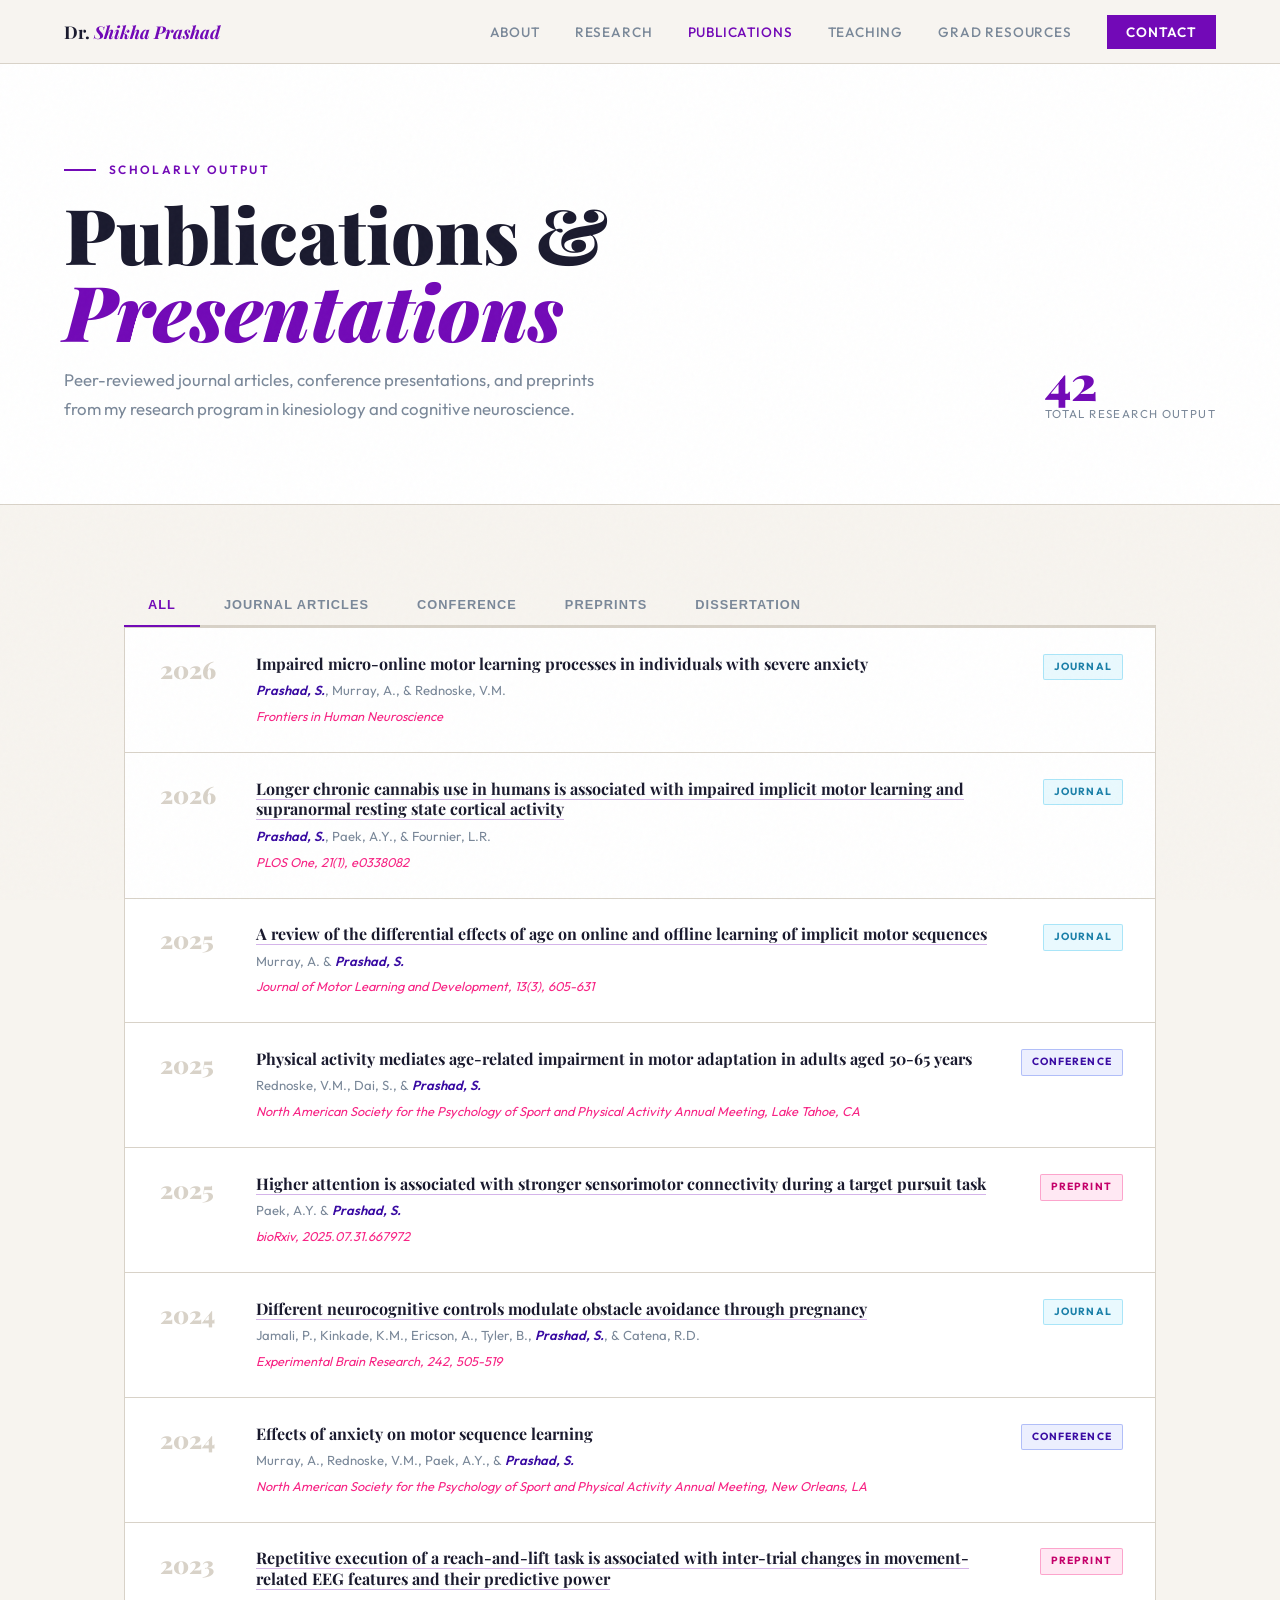
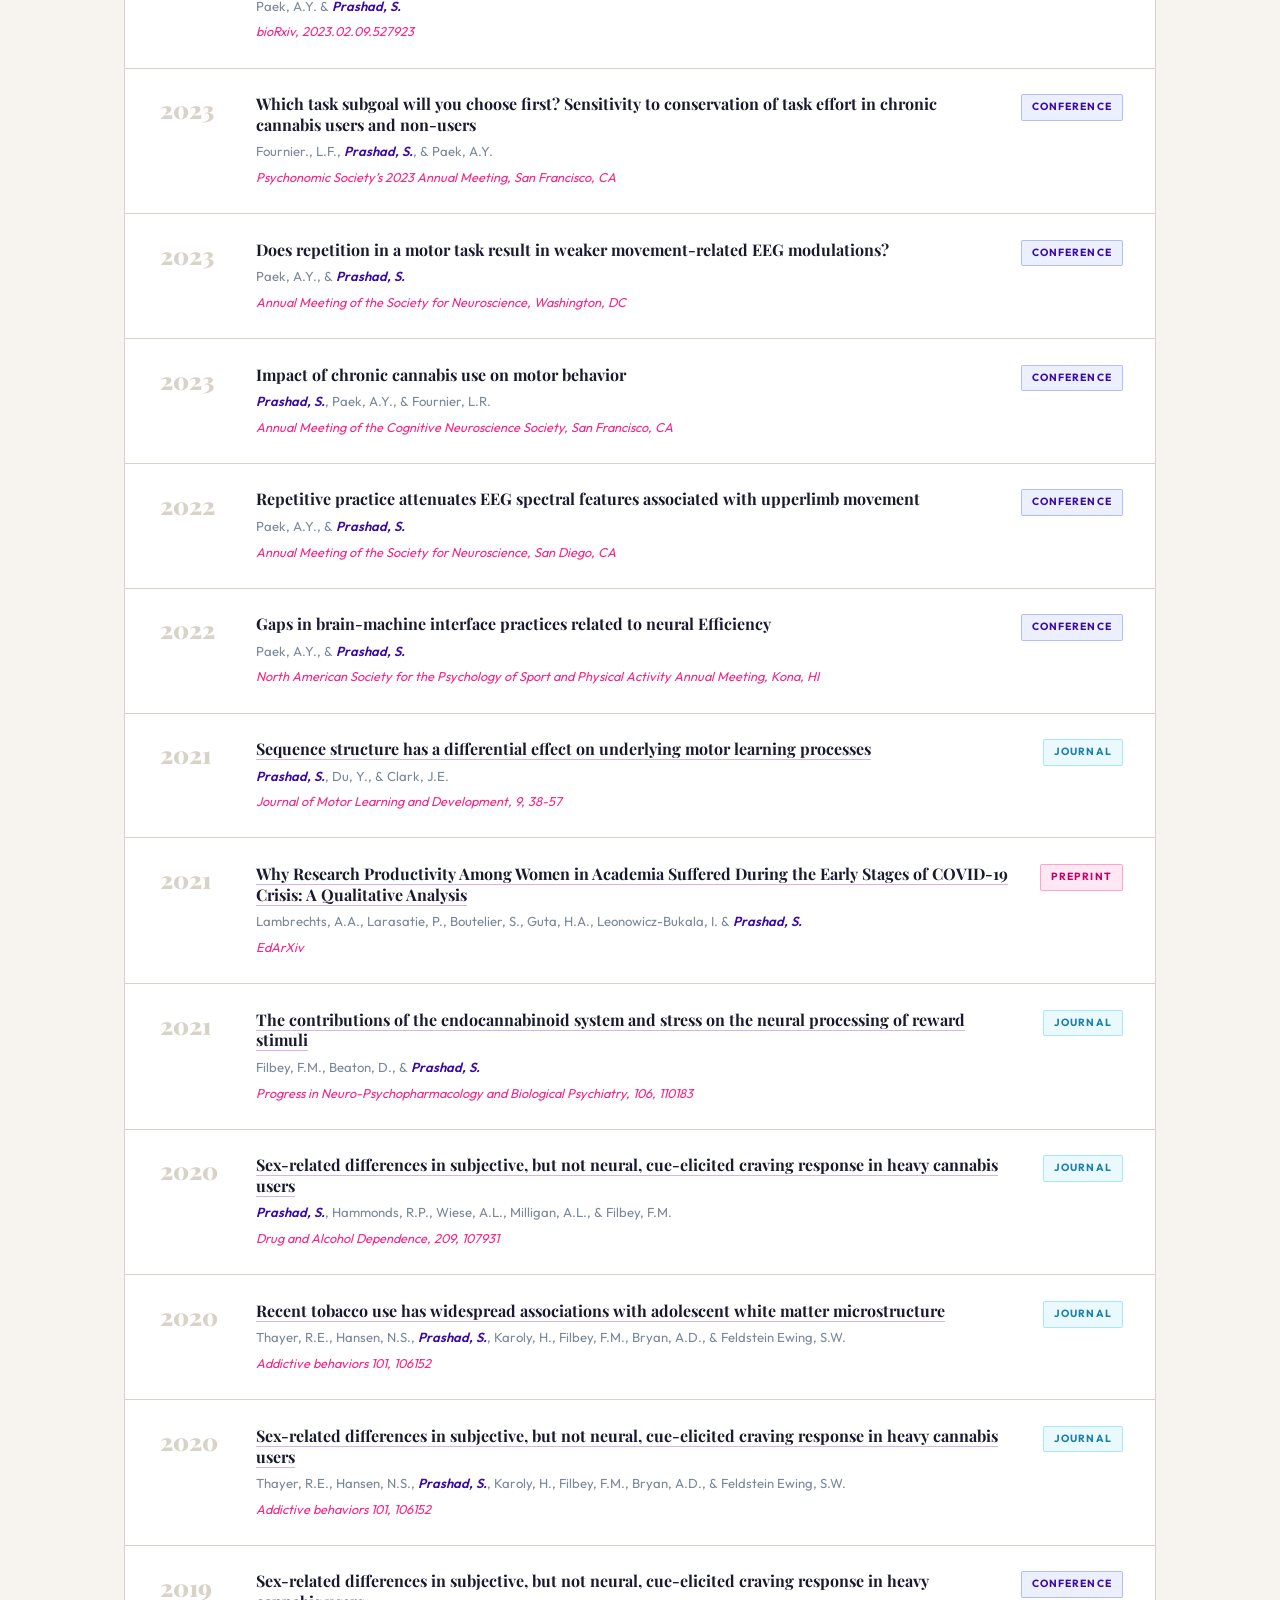
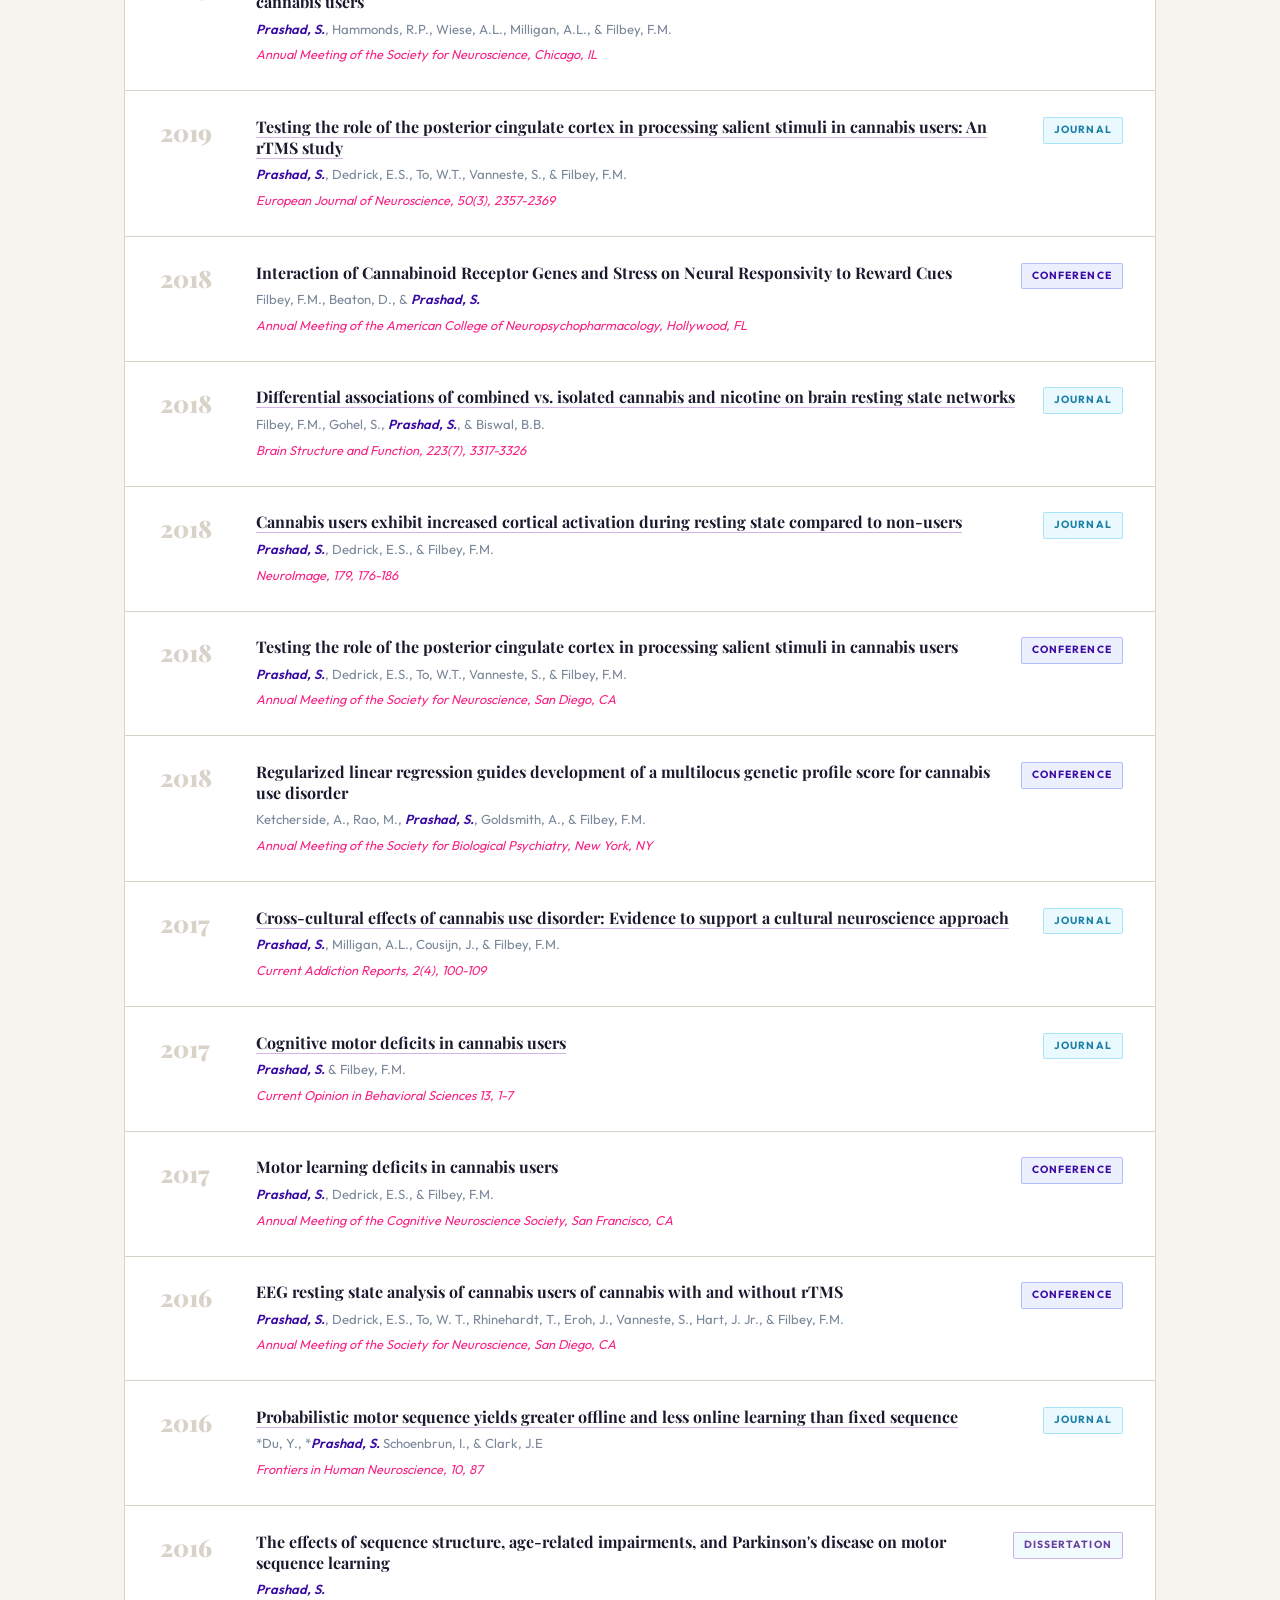
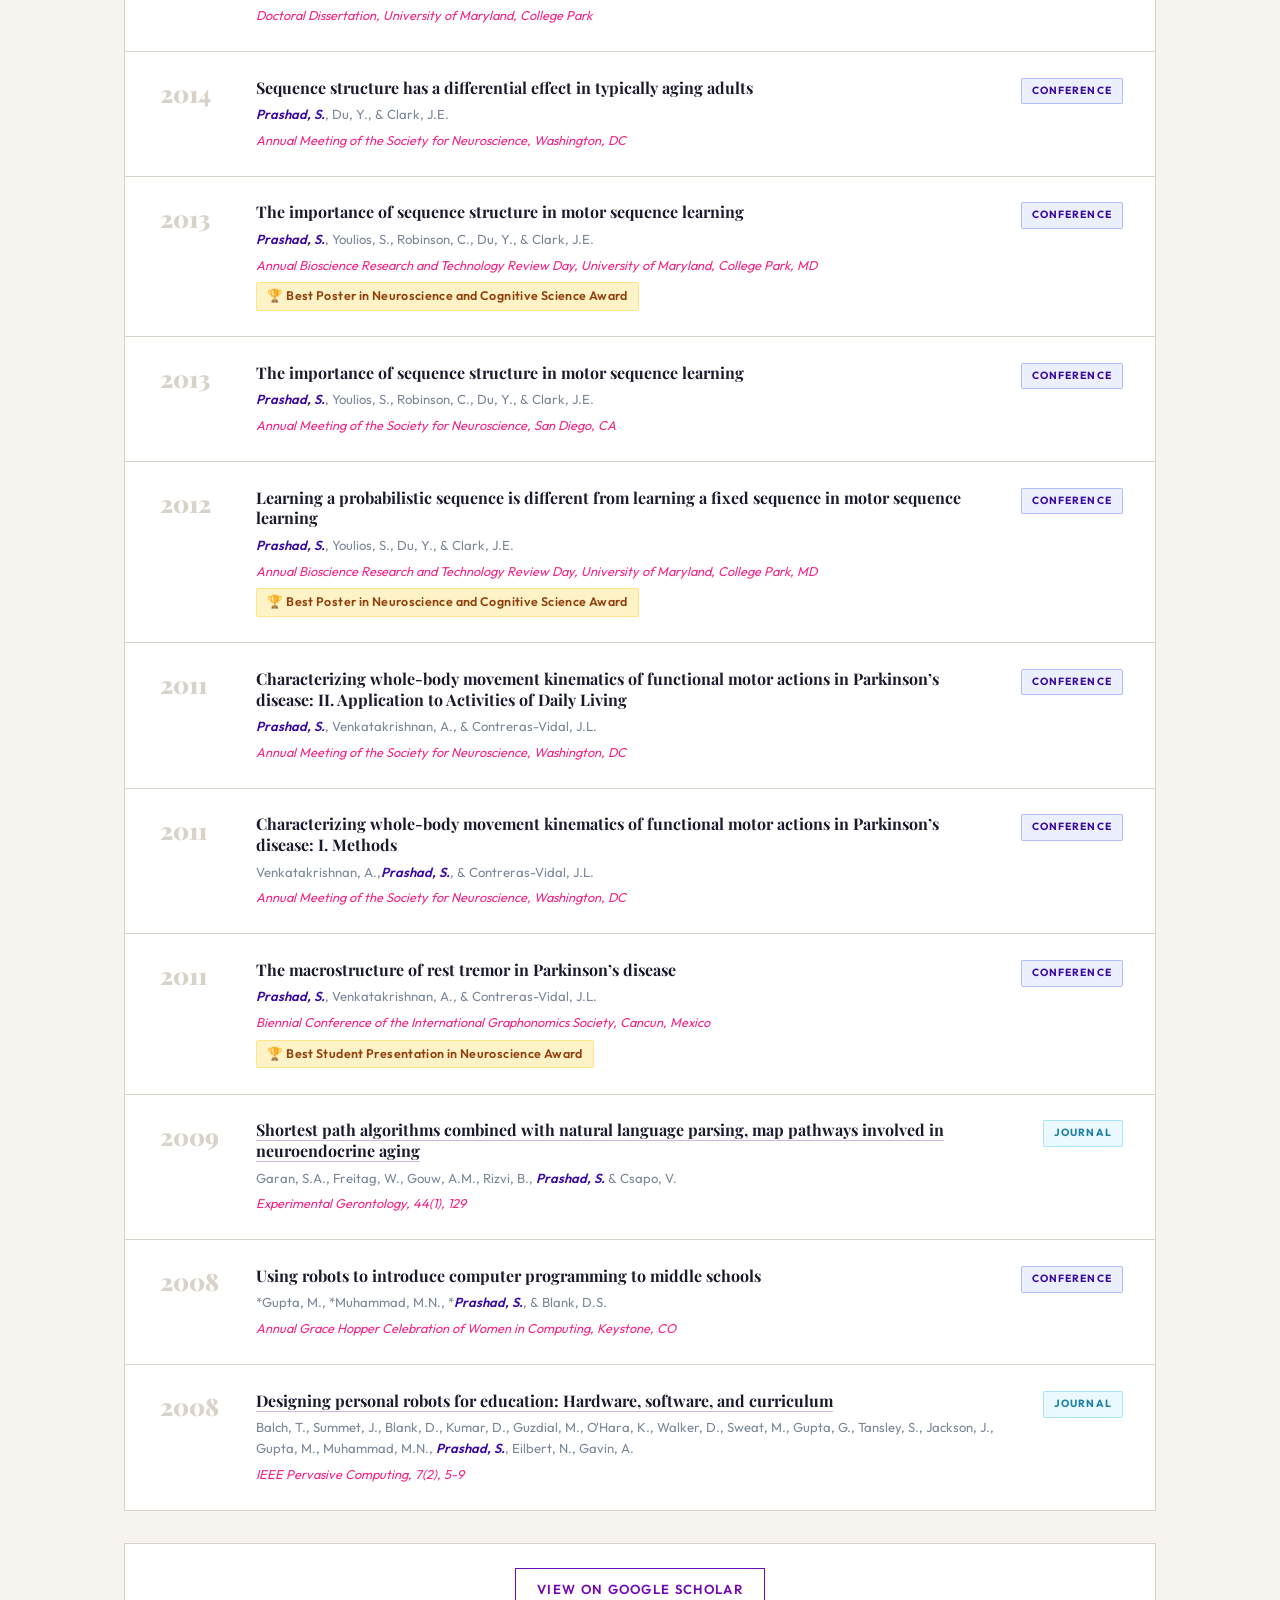
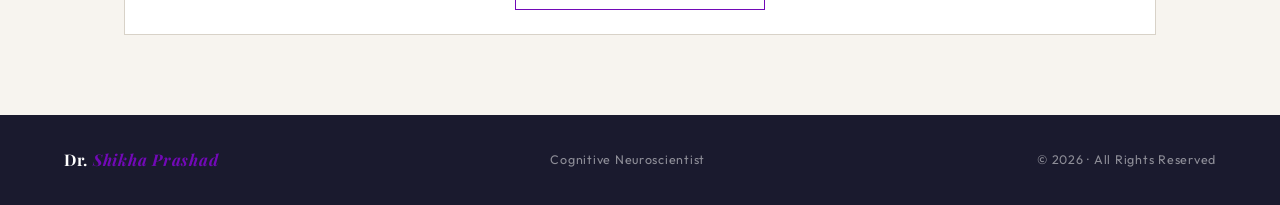
==== publications.html @ fd37cff8 "Add files via upload" ====
<!DOCTYPE html>
<html lang="en">
<head>
<meta charset="UTF-8"/>
<meta name="viewport" content="width=device-width, initial-scale=1.0"/>
<title>Publications — Dr. [Your Name]</title>
<link href="https://fonts.googleapis.com/css2?family=Playfair+Display:ital,wght@0,700;0,900;1,400;1,700&family=Outfit:wght@300;400;500;600&display=swap" rel="stylesheet"/>
<style>
:root {
  --cream:#F7F4EF; --cream2:#EDE9E1; --white:#FFFFFF;
  --ink:#1A1A2E; --ink2:#2E3A4E; --muted:#7A8899; --border:#D8D2C8;
  --teal:#7209b7; --teal2:#3a0ca3; --teal-lt:#f0e6ff; --teal-md:#b980e0;
  --coral:#f72585; --gold:#4361ee; --cyan:#4cc9f0;
  --font-display:'Playfair Display',Georgia,serif;
  --font-body:'Outfit',sans-serif;
  --shadow-sm:0 2px 12px rgba(114,9,183,0.08);
  --shadow-md:0 8px 32px rgba(114,9,183,0.12);
}
*,*::before,*::after{box-sizing:border-box;margin:0;padding:0;}
html{scroll-behavior:smooth;}
body{background:var(--cream);color:var(--ink);font-family:var(--font-body);font-weight:400;overflow-x:hidden;line-height:1.6;}
body::before{content:'';position:fixed;inset:0;z-index:0;pointer-events:none;opacity:0.025;background-image:url("data:image/svg+xml,%3Csvg viewBox='0 0 256 256' xmlns='http://www.w3.org/2000/svg'%3E%3Cfilter id='noise'%3E%3CfeTurbulence type='fractalNoise' baseFrequency='0.9' numOctaves='4' stitchTiles='stitch'/%3E%3C/filter%3E%3Crect width='100%25' height='100%25' filter='url(%23noise)'/%3E%3C/svg%3E");}
nav{position:fixed;top:0;left:0;right:0;z-index:200;display:flex;align-items:center;justify-content:space-between;padding:1.1rem 4rem;background:rgba(247,244,239,0.92);backdrop-filter:blur(16px);border-bottom:1px solid var(--border);transition:box-shadow 0.3s;}
nav.scrolled{box-shadow:0 4px 24px rgba(0,0,0,0.07);}
.nav-logo{font-family:var(--font-display);font-weight:700;font-size:1.1rem;color:var(--ink);text-decoration:none;}
.nav-logo span{color:var(--teal);font-style:italic;}
.nav-links{display:flex;gap:2.2rem;list-style:none;align-items:center;}
.nav-links a{font-size:0.85rem;font-weight:500;letter-spacing:0.06em;color:var(--muted);text-decoration:none;transition:color 0.2s;text-transform:uppercase;}
.nav-links a:hover{color:var(--teal);}
.nav-links a.active{color:var(--teal);}
.nav-cta{background:var(--teal);color:#fff !important;padding:0.5rem 1.2rem;font-weight:600 !important;transition:background 0.2s !important;}
.nav-cta:hover{background:var(--teal2) !important;}

/* PAGE HERO */
.page-hero{padding:10rem 4rem 5rem;background:var(--white);border-bottom:1px solid var(--border);}
.page-hero-inner{max-width:1160px;margin:0 auto;display:grid;grid-template-columns:1fr auto;align-items:end;gap:3rem;}
.page-hero-eyebrow{font-size:0.75rem;font-weight:600;letter-spacing:0.2em;text-transform:uppercase;color:var(--teal);margin-bottom:1rem;display:flex;align-items:center;gap:0.8rem;}
.page-hero-eyebrow::before{content:'';width:32px;height:2px;background:var(--teal);display:block;}
.page-hero h1{font-family:var(--font-display);font-size:clamp(2.8rem,6vw,5rem);font-weight:900;line-height:1;color:var(--ink);margin-bottom:1rem;}
.page-hero h1 em{font-style:italic;color:var(--teal);}
.page-hero-desc{font-size:1.05rem;color:var(--muted);max-width:560px;line-height:1.75;}
.pub-stats{display:flex;flex-direction:column;gap:1.2rem;align-items:flex-end;}
.pub-stat-num{font-family:var(--font-display);font-weight:900;font-size:3rem;color:var(--teal);line-height:1;}
.pub-stat-label{font-size:0.72rem;text-transform:uppercase;letter-spacing:0.12em;color:var(--muted);text-align:right;}

/* MAIN CONTENT */
.pub-main{padding:5rem 4rem;max-width:1160px;margin:0 auto;}
.resource-tabs{display:flex;gap:0;border-bottom:2px solid var(--border);margin-bottom:2.5rem;}
.rtab{font-size:0.8rem;font-weight:600;letter-spacing:0.08em;text-transform:uppercase;padding:0.8rem 1.5rem;cursor:pointer;border:none;background:none;color:var(--muted);border-bottom:2px solid transparent;margin-bottom:-2px;transition:all 0.2s;}
.rtab:hover{color:var(--teal);}
.rtab.active{color:var(--teal);border-bottom-color:var(--teal);}

.pub-list{display:flex;flex-direction:column;gap:1px;background:var(--border);border:1px solid var(--border);}
.pub-item{background:var(--white);padding:1.6rem 2rem;display:grid;grid-template-columns:72px 1fr auto;gap:1.5rem;align-items:start;border-left:3px solid transparent;transition:all 0.2s;}
.pub-item:hover{background:var(--cream);border-left-color:var(--teal);}
.pub-year{font-family:var(--font-display);font-weight:900;font-size:1.5rem;color:var(--border);line-height:1;padding-top:0.2rem;transition:color 0.2s;}
.pub-item:hover .pub-year{color:var(--teal);}
.pub-title{font-family:var(--font-display);font-weight:700;font-size:1rem;color:var(--ink);margin-bottom:0.35rem;line-height:1.3;}
.pub-title a{color:inherit;text-decoration:none;border-bottom:1px solid rgba(114,9,183,0.3);transition:border-color 0.2s,color 0.2s;}
.pub-title a:hover{color:#7209b7;border-bottom-color:#7209b7;}
.pub-authors{font-size:0.82rem;color:var(--muted);margin-bottom:0.3rem;}
.pub-authors strong{color:var(--teal2);font-style:italic;font-weight:600;}
.pub-journal{font-size:0.8rem;color:var(--coral);font-style:italic;}
.pub-badge{font-size:0.65rem;font-weight:700;letter-spacing:0.1em;text-transform:uppercase;padding:0.25rem 0.65rem;white-space:nowrap;height:fit-content;border-radius:2px;}
.badge-j{background:rgba(76,201,240,0.12);color:#1a7fa8;border:1px solid rgba(76,201,240,0.4);}
.badge-c{background:rgba(67,97,238,0.1);color:#3a0ca3;border:1px solid rgba(67,97,238,0.35);}
.badge-p{background:rgba(247,37,133,0.1);color:#c4006a;border:1px solid rgba(247,37,133,0.35);}
.badge-d { background: rgba(76,201,240,0.08); color: #6B3FA0; border: 1px solid rgba(114,9,183,0.3); }
.pub-award {
  font-size: 0.78rem; font-weight: 600;
  color: #92400E;
  background: #FEF3C7;
  border: 1px solid #FDE68A;
  display: inline-flex; align-items: center; gap: 0.4rem;
  padding: 0.2rem 0.65rem;
  margin-top: 0.45rem;
  border-radius: 2px;
  letter-spacing: 0.03em;
}
.scholar-link{margin-top:2rem;padding:1.5rem 2rem;background:var(--white);border:1px solid var(--border);display:flex;align-items:center;justify-content:space-between;}
.scholar-link p{font-size:0.9rem;color:var(--muted);}
.scholar-link a{font-size:0.82rem;font-weight:600;letter-spacing:0.1em;text-transform:uppercase;color:var(--teal);text-decoration:none;border:1.5px solid var(--teal);padding:0.6rem 1.3rem;transition:all 0.2s;}
.scholar-link a:hover{background:var(--teal);color:white;}

.reveal{opacity:0;transform:translateY(36px);transition:opacity 0.7s ease,transform 0.7s ease;}
.reveal.visible{opacity:1;transform:none;}

footer{background:var(--ink);color:rgba(255,255,255,0.5);padding:2rem 4rem;display:flex;align-items:center;justify-content:space-between;font-size:0.78rem;letter-spacing:0.06em;}
footer .footer-logo{font-family:var(--font-display);font-weight:700;font-size:1rem;color:white;}
footer .footer-logo span{color:var(--teal);font-style:italic;}

@media(max-width:960px){
  nav{padding:1rem 1.5rem;} .nav-links{display:none;}
  .page-hero{padding:7rem 1.5rem 3rem;} .page-hero-inner{grid-template-columns:1fr;} .pub-stats{display:none;}
  .pub-main{padding:3rem 1.5rem;}
  .pub-item{grid-template-columns:56px 1fr;} .pub-badge{display:none;}
  footer{flex-direction:column;gap:0.5rem;text-align:center;padding:1.5rem;}
}

/* ── HAMBURGER ── */
.hamburger { display:none; flex-direction:column; justify-content:center; gap:5px; cursor:pointer; padding:4px; background:none; border:none; }
.hamburger span { display:block; width:24px; height:2px; background:var(--ink); border-radius:2px; transition:all 0.3s; }
.hamburger.open span:nth-child(1) { transform:translateY(7px) rotate(45deg); }
.hamburger.open span:nth-child(2) { opacity:0; }
.hamburger.open span:nth-child(3) { transform:translateY(-7px) rotate(-45deg); }
.mobile-menu { display:none; position:fixed; top:60px; left:0; right:0; z-index:199; background:rgba(247,244,239,0.98); backdrop-filter:blur(16px); border-bottom:1px solid var(--border); flex-direction:column; padding:1rem 1.5rem 1.5rem; gap:0; }
.mobile-menu.open { display:flex; }
.mobile-menu a { font-size:1rem; font-weight:500; letter-spacing:0.06em; color:var(--ink2); text-decoration:none; text-transform:uppercase; padding:0.9rem 0; border-bottom:1px solid var(--border); transition:color 0.2s; }
.mobile-menu a:last-child { border-bottom:none; }
.mobile-menu a:hover { color:var(--teal); }
.mobile-menu a.nav-cta { margin-top:0.8rem; background:var(--teal); color:white !important; text-align:center; padding:0.85rem; border-bottom:none; }

@media(max-width:960px){
  nav{padding:0.9rem 1.5rem;} .nav-links{display:none;} .hamburger{display:flex;}
  .page-hero{padding:7rem 1.5rem 3rem;}
  .page-hero-inner{grid-template-columns:1fr !important;} .pub-stats{display:none;}
  .pub-main{padding:3rem 1.5rem;}
  .resources-main{padding:3rem 1.5rem;}
  .pub-item{grid-template-columns:54px 1fr;gap:1rem;padding:1.2rem 1rem;} .pub-badge{display:none;}
  .resource-tabs{flex-wrap:wrap;}
  .rtab{font-size:0.72rem;padding:0.6rem 0.9rem;}
  .resource-panel.active{grid-template-columns:1fr;}
  footer{flex-direction:column;gap:0.5rem;text-align:center;padding:1.5rem;}
  .scholar-link{flex-direction:column;gap:1rem;align-items:flex-start;}
}
@media(max-width:480px){
  nav{padding:0.8rem 1rem;}
  .page-hero{padding:6rem 1rem 2.5rem;}
  .pub-main{padding:2rem 1rem;}
  .resources-main{padding:2rem 1rem;}
  .pub-item{grid-template-columns:1fr;}
  .pub-year{font-size:0.85rem;color:var(--teal);}
  .rtab{padding:0.5rem 0.65rem;font-size:0.65rem;}
  footer{padding:1.2rem 1rem;font-size:0.72rem;}
}
</style>
</head>
<body>

<nav id="main-nav">
  <a class="nav-logo" href="index.html">Dr. <span>Shikha Prashad</span></a>
  <ul class="nav-links">
    <li><a href="index.html#about">About</a></li>
    <li><a href="index.html#research">Research</a></li>
    <li><a href="publications.html" class="active">Publications</a></li>
    <li><a href="index.html#teaching">Teaching</a></li>
    <li><a href="resources.html">Grad Resources</a></li>
    <li><a href="index.html#contact" class="nav-cta">Contact</a></li>
  </ul>
  <button class="hamburger" id="hamburger" aria-label="Toggle menu" onclick="toggleMenu()">
    <span></span><span></span><span></span>
  </button>
</nav>
<div class="mobile-menu" id="mobile-menu">
  <a href="index.html#about" onclick="closeMenu()">About</a>
  <a href="index.html#research" onclick="closeMenu()">Research</a>
  <a href="index.html#teaching" onclick="closeMenu()">Teaching</a>
  <a href="resources.html">Grad Resources</a>
  <a href="publications.html">Publications</a>
  <a href="index.html#contact" class="nav-cta" onclick="closeMenu()">Contact</a>
</div>

<div class="page-hero">
  <div class="page-hero-inner">
    <div>
      <div class="page-hero-eyebrow">Scholarly Output</div>
      <h1>Publications &amp; <em>Presentations</em></h1>
      <p class="page-hero-desc">Peer-reviewed journal articles, conference presentations, and preprints from my research program in kinesiology and cognitive neuroscience.</p>
    </div>
    <div class="pub-stats">
      <div>
        <div class="pub-stat-num" id="pub-total-count">—</div>
        <div class="pub-stat-label">Total Research Output</div>
      </div>
    </div>
  </div>
</div>

<div class="pub-main">
  <div class="resource-tabs reveal" style="margin-bottom:0;border-bottom:2px solid var(--border);">
    <button class="rtab active" onclick="switchPubs('all',this)">All</button>
    <button class="rtab" onclick="switchPubs('journal',this)">Journal Articles</button>
    <button class="rtab" onclick="switchPubs('conference',this)">Conference</button>
    <button class="rtab" onclick="switchPubs('preprint',this)">Preprints</button>
	<button class="rtab" onclick="switchPubs('dissertation', this)">Dissertation</button>
  </div>

  <div class="pub-list reveal" id="pub-list">

    <div class="pub-item" data-type="journal">
        <div class="pub-year">2026</div>
        <div>
          <div class="pub-title">Impaired micro-online motor learning processes in individuals with severe anxiety</a></div>
          <div class="pub-authors"><strong>Prashad, S.</strong>, Murray, A., & Rednoske, V.M.</div>
          <div class="pub-journal">Frontiers in Human Neuroscience</div>
      </div>
      <span class="pub-badge badge-j">Journal</span>
    </div>

    <div class="pub-item" data-type="journal">
        <div class="pub-year">2026</div>
        <div>
          <div class="pub-title"><a href="https://doi.org/10.1371/journal.pone.0338082" target="_blank">Longer chronic cannabis use in humans is associated with impaired implicit motor learning and supranormal resting state cortical activity</a></div>
          <div class="pub-authors"><strong>Prashad, S.</strong>, Paek, A.Y., & Fournier, L.R.</div>
          <div class="pub-journal">PLOS One, 21(1), e0338082</div>
      </div>
      <span class="pub-badge badge-j">Journal</span>
    </div>

    <div class="pub-item" data-type="journal">
        <div class="pub-year">2025</div>
        <div>
          <div class="pub-title"><a href="https://doi.org/10.1123/jmld.2024-0072" target="_blank">A review of the differential effects of age on online and offline learning of implicit motor sequences</a></div>
          <div class="pub-authors">Murray, A. & <strong>Prashad, S.</strong></div>
          <div class="pub-journal">Journal of Motor Learning and Development, 13(3), 605-631</div>
      </div>
      <span class="pub-badge badge-j">Journal</span>
    </div>

    <div class="pub-item" data-type="conference">
        <div class="pub-year">2025</div>
        <div>
          <div class="pub-title">Physical activity mediates age-related impairment in motor adaptation in adults aged 50-65 years</div>
          <div class="pub-authors">Rednoske, V.M., Dai, S., & <strong>Prashad, S.</strong></div>
          <div class="pub-journal">North American Society for the Psychology of Sport and Physical Activity Annual Meeting, Lake Tahoe, CA</div>
      </div>
      <span class="pub-badge badge-c">Conference</span>
    </div>
	
	  <div class="pub-item" data-type="preprint">
        <div class="pub-year">2025</div>
        <div>
          <div class="pub-title"><a href="https://doi.org/10.1101/2025.07.31.667972" target="_blank">Higher attention is associated with stronger sensorimotor connectivity during a target pursuit task</a></div>
          <div class="pub-authors">Paek, A.Y. & <strong>Prashad, S.</strong></div>
          <div class="pub-journal">bioRxiv, 2025.07.31.667972</div>
        </div>
        <span class="pub-badge badge-p">Preprint</span>
      </div>
	  
	  <div class="pub-item" data-type="journal">
        <div class="pub-year">2024</div>
        <div>
          <div class="pub-title"><a href="https://doi.org/10.1007/s00221-023-06772-w" target="_blank">Different neurocognitive controls modulate obstacle avoidance through pregnancy</a></div>
          <div class="pub-authors">Jamali, P., Kinkade, K.M., Ericson, A., Tyler, B., <strong>Prashad, S.</strong>, & Catena, R.D.</div>
          <div class="pub-journal">Experimental Brain Research, 242, 505-519</div>
        </div>
        <span class="pub-badge badge-j">Journal</span>
      </div>

	  <div class="pub-item" data-type="conference">
        <div class="pub-year">2024</div>
        <div>
          <div class="pub-title">Effects of anxiety on motor sequence learning</div>
          <div class="pub-authors">Murray, A., Rednoske, V.M., Paek, A.Y., & <strong>Prashad, S.</strong></div>
          <div class="pub-journal">North American Society for the Psychology of Sport and Physical Activity Annual Meeting, New Orleans, LA</div>
        </div>
        <span class="pub-badge badge-c">Conference</span>
      </div>

	  <div class="pub-item" data-type="preprint">
        <div class="pub-year">2023</div>
        <div>
          <div class="pub-title"><a href="https://doi.org/10.1101/2023.02.09.527923" target="_blank">Repetitive execution of a reach-and-lift task is associated with inter-trial changes in movement-related EEG features and their predictive power</a></div>
          <div class="pub-authors">Paek, A.Y. & <strong>Prashad, S.</strong></div>
          <div class="pub-journal">bioRxiv, 2023.02.09.527923</div>
        </div>
        <span class="pub-badge badge-p">Preprint</span>
      </div>

	  <div class="pub-item" data-type="conference">
        <div class="pub-year">2023</div>
        <div>
          <div class="pub-title">Which task subgoal will you choose first? Sensitivity to conservation of task effort in chronic cannabis users and non-users</div>
          <div class="pub-authors">Fournier., L.F., <strong>Prashad, S.</strong>, & Paek, A.Y.</div>
          <div class="pub-journal">Psychonomic Society’s 2023 Annual Meeting, San Francisco, CA</div>
        </div>
        <span class="pub-badge badge-c">Conference</span>
      </div>


	  <div class="pub-item" data-type="conference">
        <div class="pub-year">2023</div>
        <div>
          <div class="pub-title">Does repetition in a motor task result in weaker movement-related EEG modulations?</div>
          <div class="pub-authors">Paek, A.Y., & <strong>Prashad, S.</strong></div>
          <div class="pub-journal">Annual Meeting of the Society for Neuroscience, Washington, DC</div>
        </div>
        <span class="pub-badge badge-c">Conference</span>
      </div>

	  <div class="pub-item" data-type="conference">
        <div class="pub-year">2023</div>
        <div>
          <div class="pub-title">Impact of chronic cannabis use on motor behavior</div>
          <div class="pub-authors"><strong>Prashad, S.</strong>, Paek, A.Y., & Fournier, L.R.</div>
          <div class="pub-journal">Annual Meeting of the Cognitive Neuroscience Society, San Francisco, CA</div>
        </div>
        <span class="pub-badge badge-c">Conference</span>
      </div>

	  <div class="pub-item" data-type="conference">
        <div class="pub-year">2022</div>
        <div>
          <div class="pub-title">Repetitive practice attenuates EEG spectral features associated with upperlimb movement</div>
          <div class="pub-authors">Paek, A.Y., & <strong>Prashad, S.</strong></div>
          <div class="pub-journal">Annual Meeting of the Society for Neuroscience, San Diego, CA</div>
        </div>
        <span class="pub-badge badge-c">Conference</span>
      </div>

	  <div class="pub-item" data-type="conference">
        <div class="pub-year">2022</div>
        <div>
          <div class="pub-title">Gaps in brain-machine interface practices related to neural Efficiency</div>
          <div class="pub-authors">Paek, A.Y., & <strong>Prashad, S.</strong></div>
          <div class="pub-journal">North American Society for the Psychology of Sport and Physical Activity Annual Meeting, Kona, HI</div>
        </div>
        <span class="pub-badge badge-c">Conference</span>
      </div>

	  <div class="pub-item" data-type="journal">
        <div class="pub-year">2021</div>
        <div>
          <div class="pub-title"><a href="https://doi.org/10.1123/jmld.2020-0031" target="_blank">Sequence structure has a differential effect on underlying motor learning processes</a></div>
          <div class="pub-authors"><strong>Prashad, S.</strong>, Du, Y., & Clark, J.E.</div>
          <div class="pub-journal">Journal of Motor Learning and Development, 9, 38-57</div>
        </div>
        <span class="pub-badge badge-j">Journal</span>
      </div>

	  <div class="pub-item" data-type="preprint">
        <div class="pub-year">2021</div>
        <div>
          <div class="pub-title"><a href="https://osf.io/preprints/edarxiv/3awdq_v1" target="_blank">Why Research Productivity Among Women in Academia Suffered During the Early Stages of COVID-19 Crisis: A Qualitative Analysis</a></div>
          <div class="pub-authors">Lambrechts, A.A., Larasatie, P., Boutelier, S., Guta, H.A., Leonowicz-Bukala, I. & <strong>Prashad, S.</strong></div>
          <div class="pub-journal">EdArXiv</div>
        </div>
        <span class="pub-badge badge-p">Preprint</span>
      </div>

    <div class="pub-item" data-type="journal">
        <div class="pub-year">2021</div>
        <div>
          <div class="pub-title"><a href="https://doi.org/10.1016/j.pnpbp.2020.110183" target="_blank">The contributions of the endocannabinoid system and stress on the neural processing of reward stimuli</a></div>
          <div class="pub-authors">Filbey, F.M., Beaton, D., & <strong>Prashad, S.</strong></div>
          <div class="pub-journal">Progress in Neuro-Psychopharmacology and Biological Psychiatry, 106, 110183</div>
        </div>
        <span class="pub-badge badge-j">Journal</span>
    </div>

    <div class="pub-item" data-type="journal">
        <div class="pub-year">2020</div>
        <div>
          <div class="pub-title"><a href="https://doi.org/10.1016/j.drugalcdep.2020.107931" target="_blank">Sex-related differences in subjective, but not neural, cue-elicited craving response in heavy cannabis users</a></div>
          <div class="pub-authors"><strong>Prashad, S.</strong>, Hammonds, R.P., Wiese, A.L., Milligan, A.L., & Filbey, F.M.</div>
          <div class="pub-journal">Drug and Alcohol Dependence, 209, 107931</div>
        </div>
        <span class="pub-badge badge-j">Journal</span>
    </div>

    <div class="pub-item" data-type="journal">
        <div class="pub-year">2020</div>
        <div>
          <div class="pub-title"><a href="https://doi.org/10.1016/j.addbeh.2019.106152" target="_blank">Recent tobacco use has widespread associations with adolescent white matter microstructure</a></div>
          <div class="pub-authors">Thayer, R.E., Hansen, N.S., <strong>Prashad, S.</strong>, Karoly, H., Filbey, F.M., Bryan, A.D., & Feldstein Ewing, S.W.</div>
          <div class="pub-journal">Addictive behaviors 101, 106152</div>
        </div>
        <span class="pub-badge badge-j">Journal</span>
    </div>

    <div class="pub-item" data-type="journal">
        <div class="pub-year">2020</div>
        <div>
          <div class="pub-title"><a href="https://doi.org/10.1016/j.addbeh.2019.106152" target="_blank">Sex-related differences in subjective, but not neural, cue-elicited craving response in heavy cannabis users</a></div>
          <div class="pub-authors">Thayer, R.E., Hansen, N.S., <strong>Prashad, S.</strong>, Karoly, H., Filbey, F.M., Bryan, A.D., & Feldstein Ewing, S.W.</div>
          <div class="pub-journal">Addictive behaviors 101, 106152</div>
        </div>
        <span class="pub-badge badge-j">Journal</span>
    </div>

	  <div class="pub-item" data-type="conference">
        <div class="pub-year">2019</div>
        <div>
          <div class="pub-title">Sex-related differences in subjective, but not neural, cue-elicited craving response in heavy cannabis users</div>
          <div class="pub-authors"><strong>Prashad, S.</strong>, Hammonds, R.P., Wiese, A.L., Milligan, A.L., & Filbey, F.M.</div>
          <div class="pub-journal">Annual Meeting of the Society for Neuroscience, Chicago, IL</div>
        </div>
        <span class="pub-badge badge-c">Conference</span>
      </div>

    <div class="pub-item" data-type="journal">
        <div class="pub-year">2019</div>
        <div>
          <div class="pub-title"><a href="https://doi.org/10.1111/ejn.14194" target="_blank">Testing the role of the posterior cingulate cortex in processing salient stimuli in cannabis users: An rTMS study</a></div>
          <div class="pub-authors"><strong>Prashad, S.</strong>, Dedrick, E.S., To, W.T., Vanneste, S., & Filbey, F.M.</div>
          <div class="pub-journal">European Journal of Neuroscience, 50(3), 2357-2369</div>
        </div>
        <span class="pub-badge badge-j">Journal</span>
    </div>

	  <div class="pub-item" data-type="conference">
        <div class="pub-year">2018</div>
        <div>
          <div class="pub-title">Interaction of Cannabinoid Receptor Genes and Stress on Neural Responsivity to Reward Cues</div>
          <div class="pub-authors">Filbey, F.M., Beaton, D., & <strong>Prashad, S.</strong></div>
          <div class="pub-journal">Annual Meeting of the American College of Neuropsychopharmacology, Hollywood, FL</div>
        </div>
        <span class="pub-badge badge-c">Conference</span>
      </div>

    <div class="pub-item" data-type="journal">
        <div class="pub-year">2018</div>
        <div>
          <div class="pub-title"><a href="https://doi.org/10.1007/s00429-018-1690-5" target="_blank">Differential associations of combined vs. isolated cannabis and nicotine on brain resting state networks</a></div>
          <div class="pub-authors">Filbey, F.M., Gohel, S., <strong>Prashad, S.</strong>, & Biswal, B.B.</div>
          <div class="pub-journal">Brain Structure and Function, 223(7), 3317-3326</div>
        </div>
        <span class="pub-badge badge-j">Journal</span>
    </div>

    <div class="pub-item" data-type="journal">
        <div class="pub-year">2018</div>
        <div>
          <div class="pub-title"><a href="https://doi.org/10.1111/ejn.14194" target="_blank">Cannabis users exhibit increased cortical activation during resting state compared to non-users</a></div>
          <div class="pub-authors"><strong>Prashad, S.</strong>, Dedrick, E.S., & Filbey, F.M.</div>
          <div class="pub-journal">NeuroImage, 179, 176-186</div>
        </div>
        <span class="pub-badge badge-j">Journal</span>
    </div>
	
	  <div class="pub-item" data-type="conference">
        <div class="pub-year">2018</div>
        <div>
          <div class="pub-title">Testing the role of the posterior cingulate cortex in processing salient stimuli in cannabis users</div>
          <div class="pub-authors"><strong>Prashad, S.</strong>, Dedrick, E.S., To, W.T., Vanneste, S., & Filbey, F.M.</div>
          <div class="pub-journal">Annual Meeting of the Society for Neuroscience, San Diego, CA</div>
        </div>
        <span class="pub-badge badge-c">Conference</span>
      </div>

	  <div class="pub-item" data-type="conference">
        <div class="pub-year">2018</div>
        <div>
          <div class="pub-title">Regularized linear regression guides development of a multilocus genetic profile score for cannabis use disorder</div>
          <div class="pub-authors">Ketcherside, A., Rao, M., <strong>Prashad, S.</strong>, Goldsmith, A., & Filbey, F.M.</div>
          <div class="pub-journal">Annual Meeting of the Society for Biological Psychiatry, New York, NY</div>
        </div>
        <span class="pub-badge badge-c">Conference</span>
      </div>

    <div class="pub-item" data-type="journal">
        <div class="pub-year">2017</div>
        <div>
          <div class="pub-title"><a href="https://doi.org/10.1016/j.drugalcdep.2020.107931" target="_blank">Cross-cultural effects of cannabis use disorder: Evidence to support a cultural neuroscience approach</a></div>
          <div class="pub-authors"><strong>Prashad, S.</strong>, Milligan, A.L., Cousijn, J., & Filbey, F.M.</div>
          <div class="pub-journal">Current Addiction Reports, 2(4), 100-109</div>
        </div>
        <span class="pub-badge badge-j">Journal</span>
    </div>

    <div class="pub-item" data-type="journal">
        <div class="pub-year">2017</div>
        <div>
          <div class="pub-title"><a href="https://doi.org/10.1016/j.cobeha.2016.07.001" target="_blank">Cognitive motor deficits in cannabis users</a></div>
          <div class="pub-authors"><strong>Prashad, S.</strong> & Filbey, F.M.</div>
          <div class="pub-journal">Current Opinion in Behavioral Sciences 13, 1-7</div>
        </div>
        <span class="pub-badge badge-j">Journal</span>
    </div>

	  <div class="pub-item" data-type="conference">
        <div class="pub-year">2017</div>
        <div>
          <div class="pub-title">Motor learning deficits in cannabis users </div>
          <div class="pub-authors"><strong>Prashad, S.</strong>, Dedrick, E.S., & Filbey, F.M.</div>
          <div class="pub-journal">Annual Meeting of the Cognitive Neuroscience Society, San Francisco, CA</div>
        </div>
        <span class="pub-badge badge-c">Conference</span>
      </div>

	  <div class="pub-item" data-type="conference">
        <div class="pub-year">2016</div>
        <div>
          <div class="pub-title">EEG resting state analysis of cannabis users of cannabis with and without rTMS</div>
          <div class="pub-authors"><strong>Prashad, S.</strong>, Dedrick, E.S., To, W. T., Rhinehardt, T., Eroh, J., Vanneste, S., Hart, J. Jr., & Filbey, F.M.</div>
          <div class="pub-journal">Annual Meeting of the Society for Neuroscience, San Diego, CA</div>
        </div>
        <span class="pub-badge badge-c">Conference</span>
      </div>

    <div class="pub-item" data-type="journal">
        <div class="pub-year">2016</div>
        <div>
          <div class="pub-title"><a href="https://doi.org/10.3389/fnhum.2016.00087" target="_blank">Probabilistic motor sequence yields greater offline and less online learning than fixed sequence</a></div>
          <div class="pub-authors">*Du, Y., *<strong>Prashad, S.</strong> Schoenbrun, I., & Clark, J.E</div>
          <div class="pub-journal">Frontiers in Human Neuroscience, 10, 87</div>
        </div>
        <span class="pub-badge badge-j">Journal</span>
    </div>

	<div class="pub-item" data-type="dissertation">
		<div class="pub-year">2016</div>
		<div>
			<div class="pub-title">The effects of sequence structure, age-related impairments, and Parkinson's disease on motor sequence learning</div>
			<div class="pub-authors"><strong>Prashad, S.</strong></div>
			<div class="pub-journal">Doctoral Dissertation, University of Maryland, College Park</div>
		</div>
		<span class="pub-badge badge-d">Dissertation</span>
	</div>

	  <div class="pub-item" data-type="conference">
        <div class="pub-year">2014</div>
        <div>
          <div class="pub-title">Sequence structure has a differential effect in typically aging adults</div>
          <div class="pub-authors"><strong>Prashad, S.</strong>, Du, Y., & Clark, J.E.</div>
          <div class="pub-journal">Annual Meeting of the Society for Neuroscience, Washington, DC</div>
        </div>
        <span class="pub-badge badge-c">Conference</span>
      </div>

	  <div class="pub-item" data-type="conference">
        <div class="pub-year">2013</div>
        <div>
          <div class="pub-title">The importance of sequence structure in motor sequence learning</div>
          <div class="pub-authors"><strong>Prashad, S.</strong>, Youlios, S., Robinson, C., Du, Y., & Clark, J.E.</div>
          <div class="pub-journal">Annual Bioscience Research and Technology Review Day, University of Maryland, College Park, MD</div>
		  <div class="pub-award">🏆 Best Poster in Neuroscience and Cognitive Science Award</div>
        </div>
        <span class="pub-badge badge-c">Conference</span>
      </div>

	  <div class="pub-item" data-type="conference">
        <div class="pub-year">2013</div>
        <div>
          <div class="pub-title">The importance of sequence structure in motor sequence learning</div>
          <div class="pub-authors"><strong>Prashad, S.</strong>, Youlios, S., Robinson, C., Du, Y., & Clark, J.E.</div>
          <div class="pub-journal">Annual Meeting of the Society for Neuroscience, San Diego, CA</div>
        </div>
        <span class="pub-badge badge-c">Conference</span>
      </div>

	  <div class="pub-item" data-type="conference">
        <div class="pub-year">2012</div>
        <div>
          <div class="pub-title">Learning a probabilistic sequence is different from learning a fixed sequence in motor sequence learning </div>
          <div class="pub-authors"><strong>Prashad, S.</strong>, Youlios, S., Du, Y., & Clark, J.E.</div>
          <div class="pub-journal">Annual Bioscience Research and Technology Review Day, University of Maryland, College Park, MD</div>
		  <div class="pub-award">🏆 Best Poster in Neuroscience and Cognitive Science Award</div>
        </div>
        <span class="pub-badge badge-c">Conference</span>
      </div>

	  <div class="pub-item" data-type="conference">
        <div class="pub-year">2011</div>
        <div>
          <div class="pub-title">Characterizing whole-body movement kinematics of functional motor actions in Parkinson’s disease: II. Application to Activities of Daily Living</div>
          <div class="pub-authors"><strong>Prashad, S.</strong>, Venkatakrishnan, A., & Contreras-Vidal, J.L.</div>
          <div class="pub-journal">Annual Meeting of the Society for Neuroscience, Washington, DC</div>
        </div>
        <span class="pub-badge badge-c">Conference</span>
      </div>

	  <div class="pub-item" data-type="conference">
        <div class="pub-year">2011</div>
        <div>
          <div class="pub-title">Characterizing whole-body movement kinematics of functional motor actions in Parkinson’s disease: I. Methods</div>
          <div class="pub-authors">Venkatakrishnan, A.,<strong>Prashad, S.</strong>, & Contreras-Vidal, J.L.</div>
          <div class="pub-journal">Annual Meeting of the Society for Neuroscience, Washington, DC</div>
        </div>
        <span class="pub-badge badge-c">Conference</span>
      </div>

	  <div class="pub-item" data-type="conference">
        <div class="pub-year">2011</div>
        <div>
          <div class="pub-title">The macrostructure of rest tremor in Parkinson’s disease</div>
          <div class="pub-authors"><strong>Prashad, S.</strong>, Venkatakrishnan, A., & Contreras-Vidal, J.L.</div>
          <div class="pub-journal">Biennial Conference of the International Graphonomics Society, Cancun, Mexico</div>
		  <div class="pub-award">🏆 Best Student Presentation in Neuroscience Award</div>
        </div>
        <span class="pub-badge badge-c">Conference</span>
      </div>

    <div class="pub-item" data-type="journal">
        <div class="pub-year">2009</div>
        <div>
          <div class="pub-title"><a href="https://doi.org/10.1016/j.exger.2008.08.024" target="_blank">Shortest path algorithms combined with natural language
parsing, map pathways involved in neuroendocrine aging</a></div>
          <div class="pub-authors">Garan, S.A., Freitag, W., Gouw, A.M., Rizvi, B., <strong>Prashad, S.</strong> & Csapo, V.</div>
          <div class="pub-journal">Experimental Gerontology, 44(1), 129</div>
        </div>
        <span class="pub-badge badge-j">Journal</span>
    </div>

	  <div class="pub-item" data-type="conference">
        <div class="pub-year">2008</div>
        <div>
          <div class="pub-title">Using robots to introduce computer programming to middle schools</div>
          <div class="pub-authors">*Gupta, M., *Muhammad, M.N., *<strong>Prashad, S.</strong>, & Blank, D.S.</div>
          <div class="pub-journal">Annual Grace Hopper Celebration of Women in Computing, Keystone, CO</div>
        </div>
        <span class="pub-badge badge-c">Conference</span>
      </div>

    <div class="pub-item" data-type="journal">
        <div class="pub-year">2008</div>
        <div>
          <div class="pub-title"><a href="https://doi.org/10.1109/MPRV.2008.29" target="_blank">Designing personal robots for education: Hardware, software, and curriculum</a></div>
          <div class="pub-authors">Balch, T., Summet, J., Blank, D., Kumar, D., Guzdial, M., O'Hara, K., Walker, D., Sweat, M., Gupta, G., Tansley, S., Jackson, J., Gupta, M., Muhammad, M.N., <strong>Prashad, S.</strong>, Eilbert, N., Gavin, A.</div>
          <div class="pub-journal">IEEE Pervasive Computing, 7(2), 5-9</div>
        </div>
        <span class="pub-badge badge-j">Journal</span>
    </div>
	
  </div>

  <div class="scholar-link reveal" style="justify-content: center;">
<!--    <p>This list shows selected publications. For a complete record including book chapters and invited reviews:</p>-->
    <a href="https://scholar.google.com/citations?hl=en&user=O74i8nQAAAAJ">View on Google Scholar</a>
  </div>
</div>

<footer>
  <div class="footer-logo">Dr. <span>Shikha Prashad</span></div>
  <span>Cognitive Neuroscientist </span>
  <span>© 2026 · All Rights Reserved</span>
</footer>

<script>
  window.addEventListener('scroll', () => {
    document.getElementById('main-nav').classList.toggle('scrolled', window.scrollY > 20);
  });
  const io = new IntersectionObserver((entries) => {
    entries.forEach(e => { if (e.isIntersecting) { e.target.classList.add('visible'); io.unobserve(e.target); } });
  }, { threshold: 0.1 });
  document.querySelectorAll('.reveal').forEach(el => io.observe(el));

  // Auto publication count — counts pub-items on this page
  (function() {
    const total = document.querySelectorAll('#pub-list .pub-item').length;
    const el = document.getElementById('pub-total-count');
    if (el) el.textContent = total;
  })();

  function switchPubs(type, btn) {
    btn.closest('.resource-tabs').querySelectorAll('.rtab').forEach(b => b.classList.remove('active'));
    btn.classList.add('active');
    document.querySelectorAll('#pub-list .pub-item').forEach(item => {
      item.style.display = (type === 'all' || item.dataset.type === type) ? 'grid' : 'none';
    });
  }

  function toggleMenu() {
    const menu = document.getElementById('mobile-menu');
    const btn = document.getElementById('hamburger');
    menu.classList.toggle('open');
    btn.classList.toggle('open');
  }
  function closeMenu() {
    document.getElementById('mobile-menu').classList.remove('open');
    document.getElementById('hamburger').classList.remove('open');
  }
  document.addEventListener('click', (e) => {
    const menu = document.getElementById('mobile-menu');
    const btn = document.getElementById('hamburger');
    if (menu && btn && !menu.contains(e.target) && !btn.contains(e.target)) {
      menu.classList.remove('open');
      btn.classList.remove('open');
    }
  });
</script>
</body>
</html>
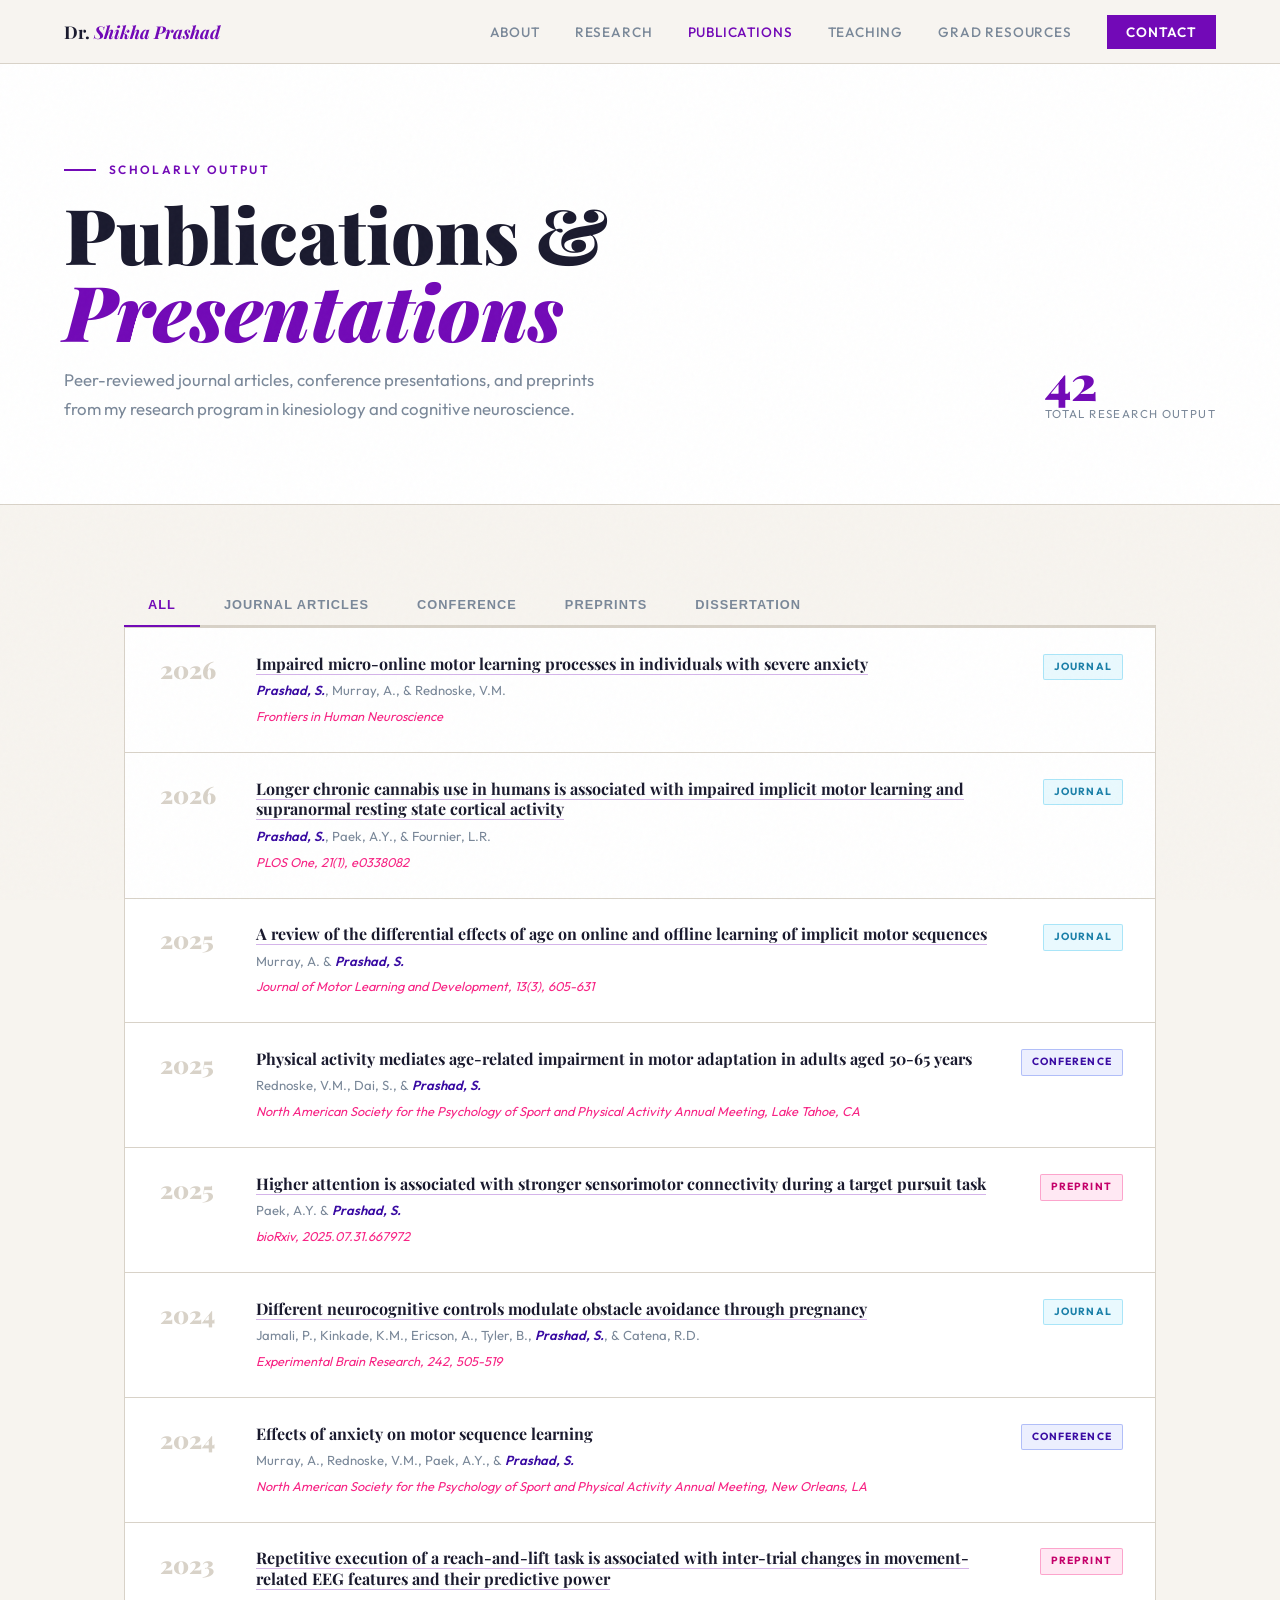
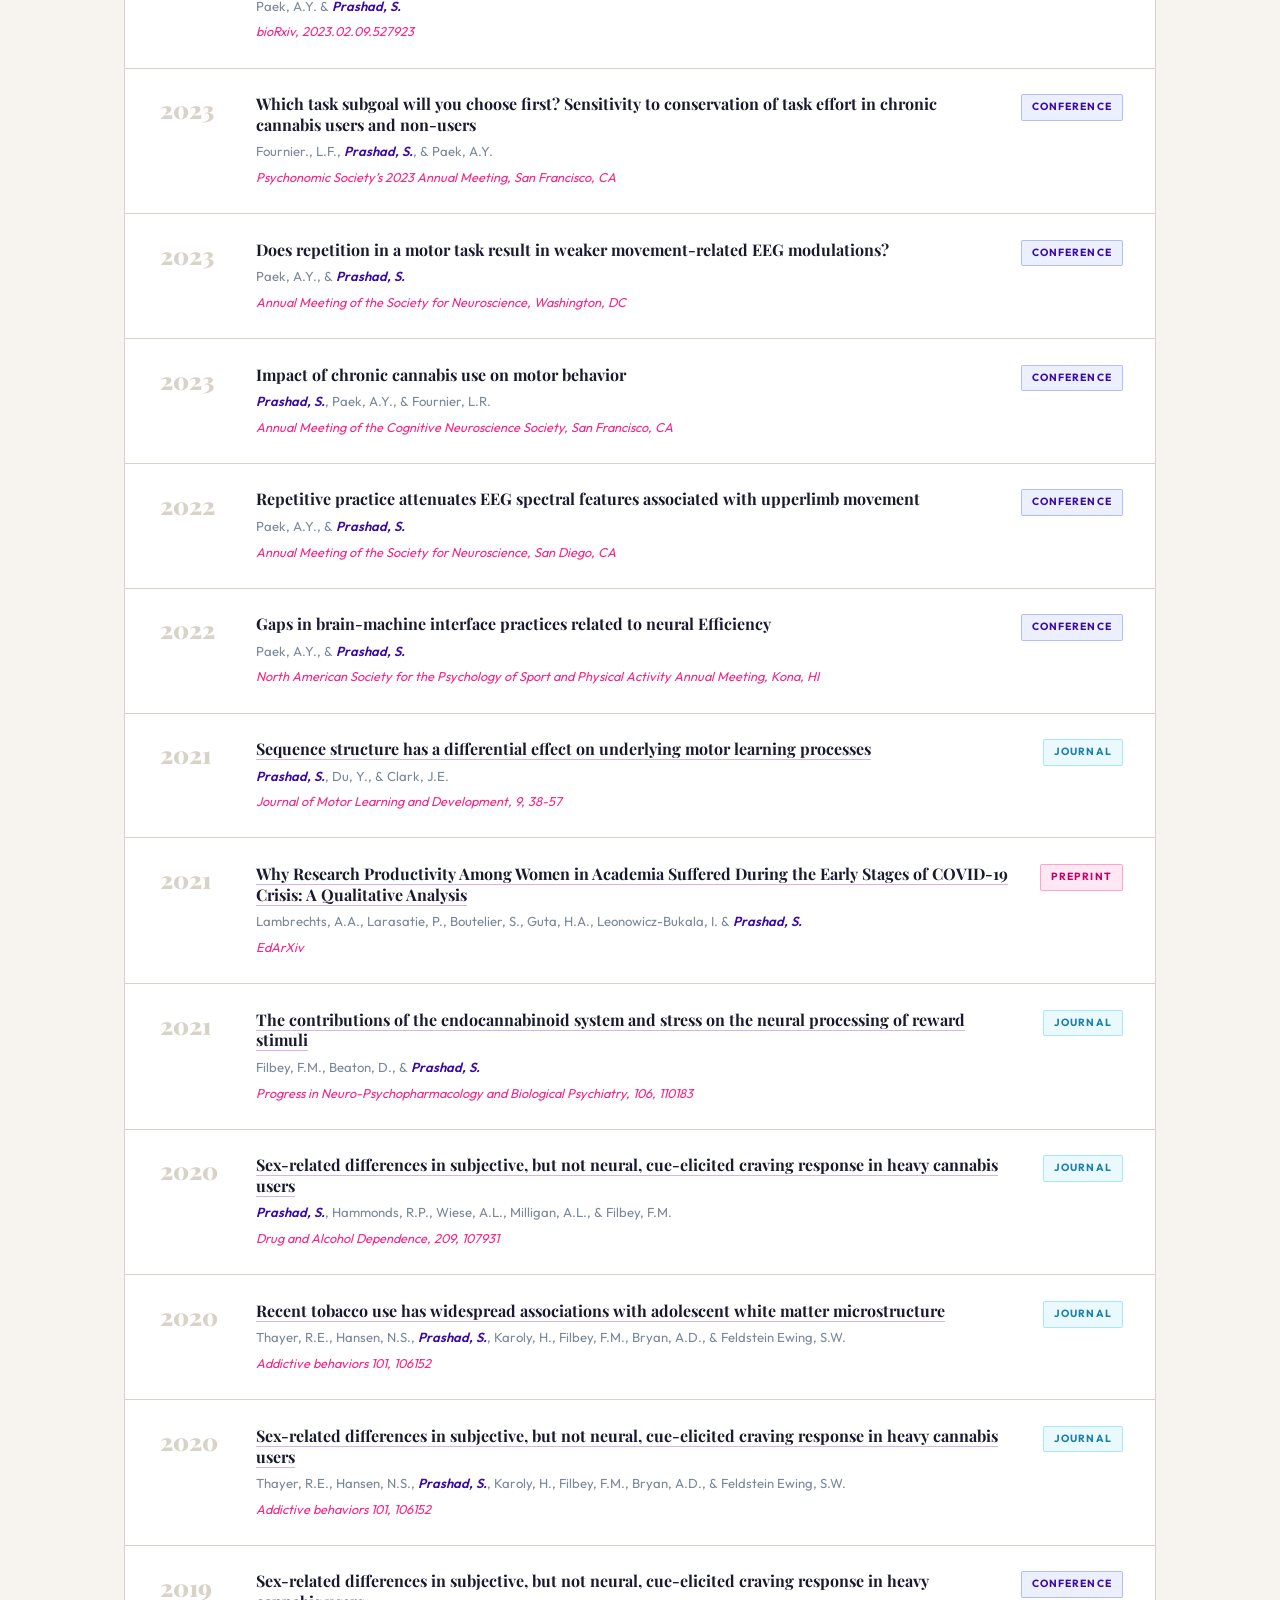
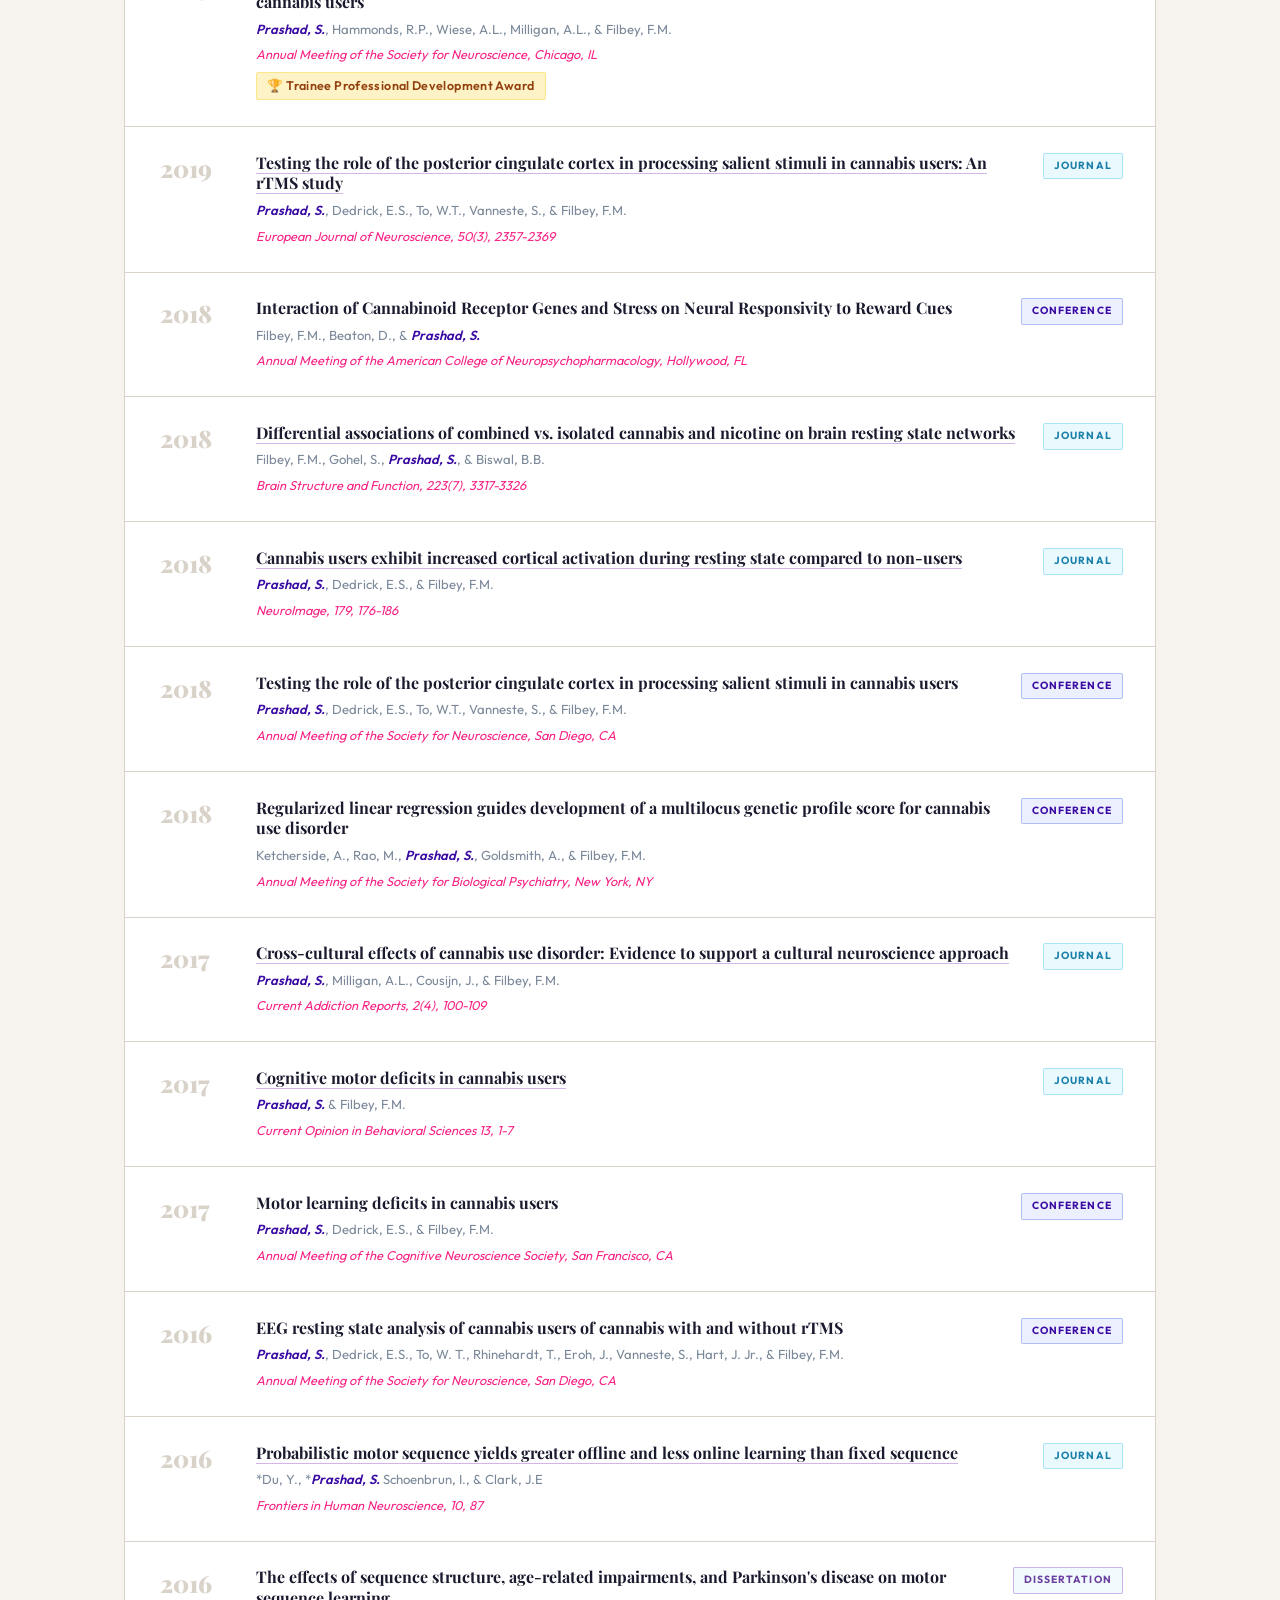
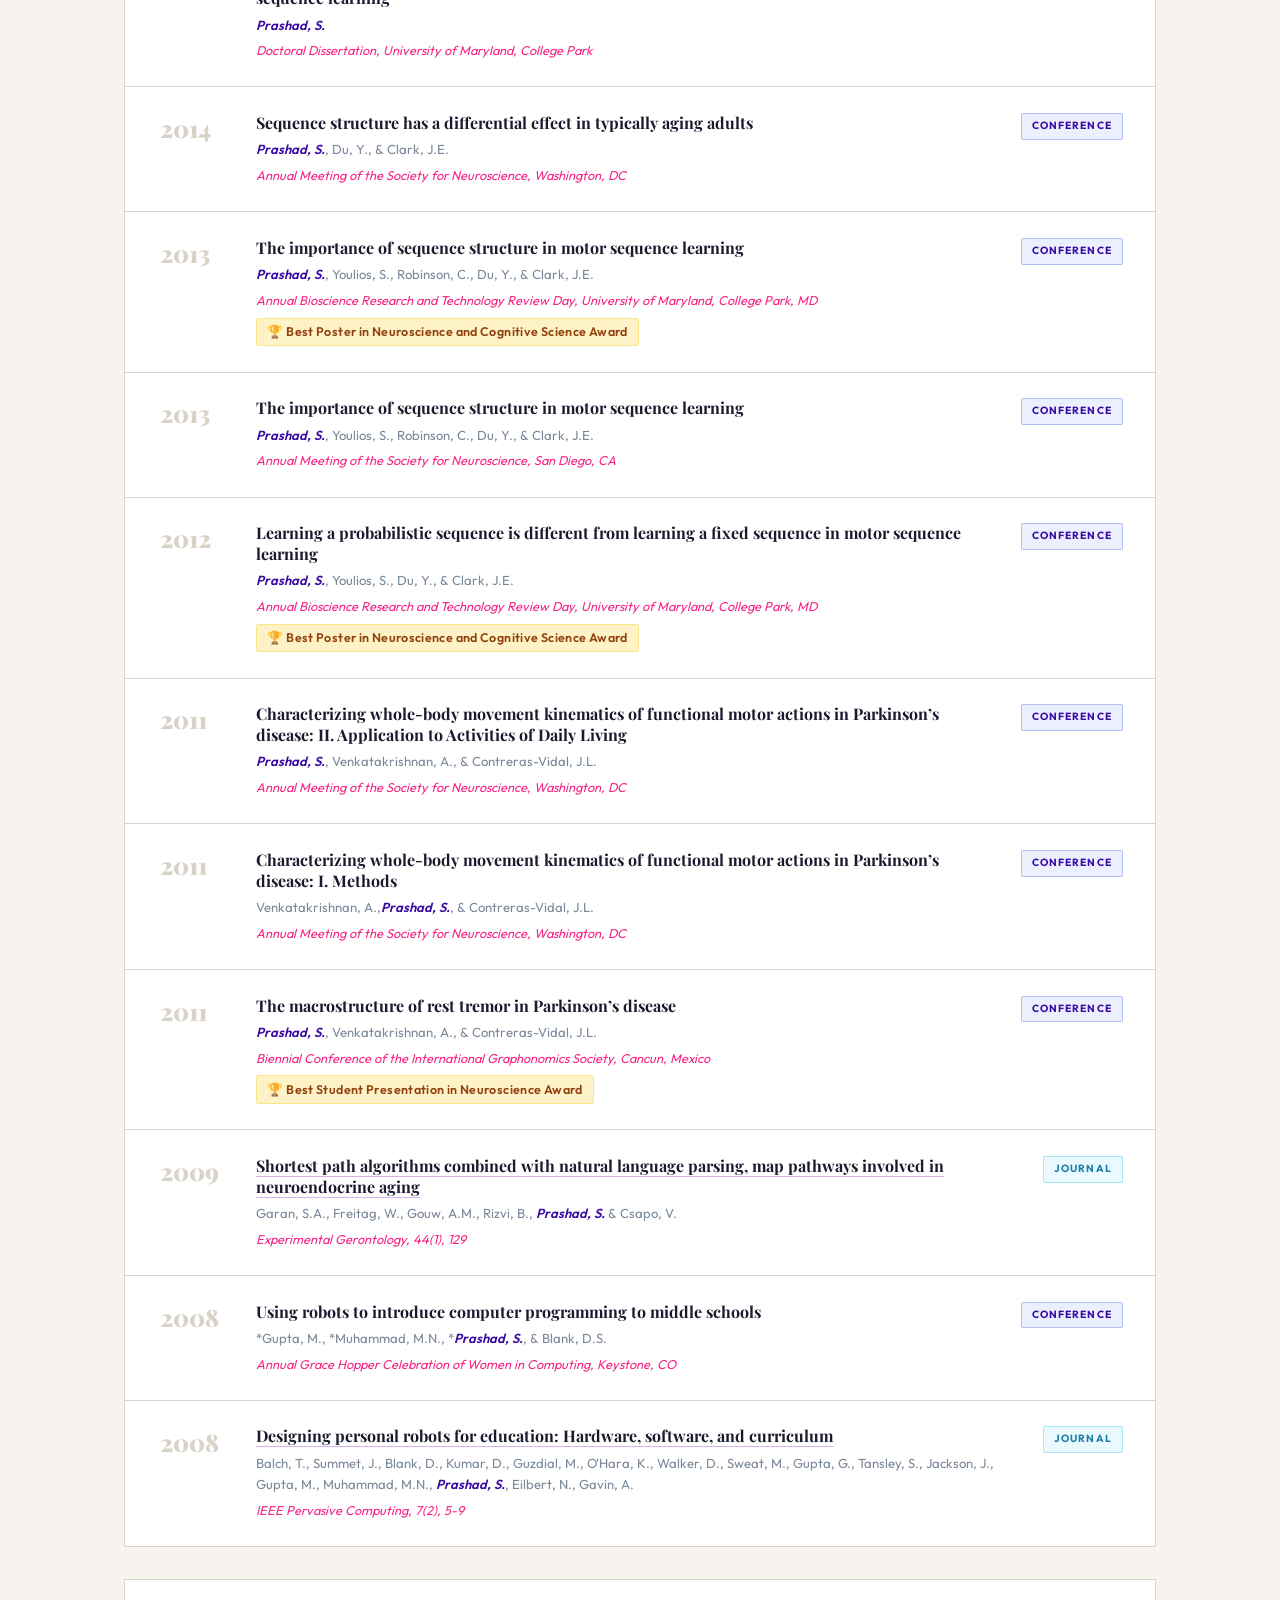
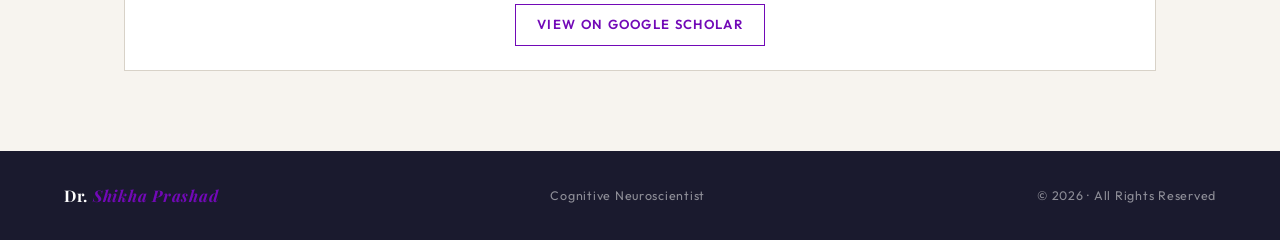
==== commit e3d3dffc: "Add files via upload" ====
--- a/publications.html
+++ b/publications.html
@@ -190,7 +190,7 @@
     <div class="pub-item" data-type="journal">
         <div class="pub-year">2026</div>
         <div>
-          <div class="pub-title">Impaired micro-online motor learning processes in individuals with severe anxiety</a></div>
+		  <div class="pub-title"><a href="https://doi.org/10.3389/fnhum.2026.1757737" target="_blank">Impaired micro-online motor learning processes in individuals with severe anxiety</a></div>
           <div class="pub-authors"><strong>Prashad, S.</strong>, Murray, A., & Rednoske, V.M.</div>
           <div class="pub-journal">Frontiers in Human Neuroscience</div>
       </div>
@@ -384,6 +384,7 @@
           <div class="pub-title">Sex-related differences in subjective, but not neural, cue-elicited craving response in heavy cannabis users</div>
           <div class="pub-authors"><strong>Prashad, S.</strong>, Hammonds, R.P., Wiese, A.L., Milligan, A.L., & Filbey, F.M.</div>
           <div class="pub-journal">Annual Meeting of the Society for Neuroscience, Chicago, IL</div>
+ 		  <div class="pub-award">🏆 Trainee Professional Development Award</div>
         </div>
         <span class="pub-badge badge-c">Conference</span>
       </div>
